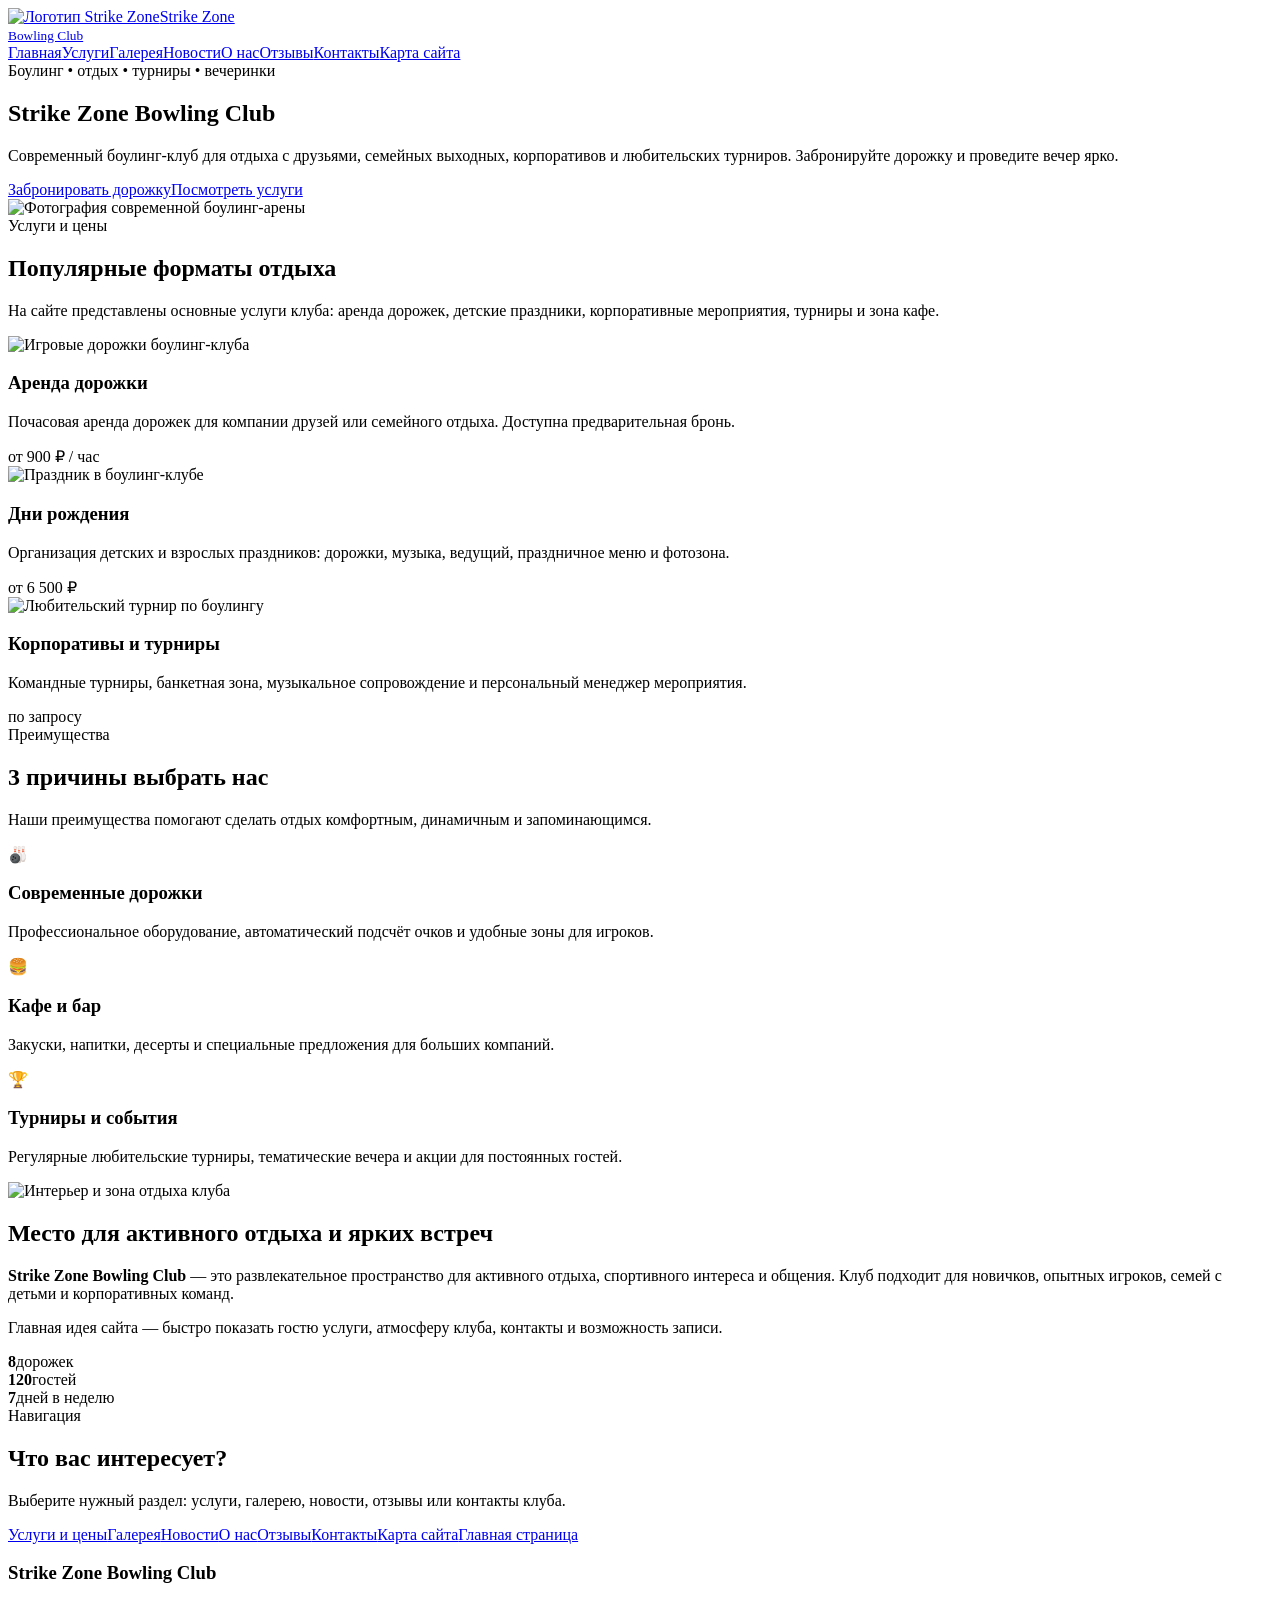
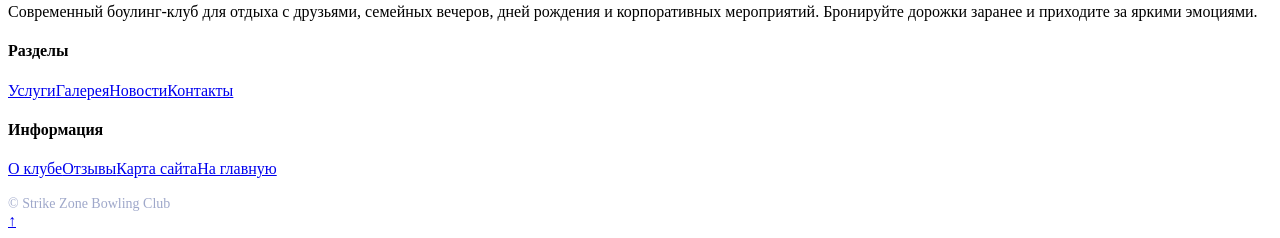
==== index.html @ 4ab4e36c "Add files via upload" ====
<!DOCTYPE html>

<html lang="ru"><head><meta charset="utf-8"/><meta content="width=device-width, initial-scale=1.0" name="viewport"/><title>Главная — Strike Zone Bowling Club</title><link href="assets/css/style.css" rel="stylesheet"/></head><body id="top"><header class="header"><div class="container header-inner"><a class="brand" href="index.html"><img alt="Логотип Strike Zone" src="assets/img/logo.svg"/><span class="brand-text">Strike Zone<br/><small>Bowling Club</small></span></a><nav class="nav"><a class="active" href="index.html">Главная</a><a class="" href="services.html">Услуги</a><a class="" href="gallery.html">Галерея</a><a class="" href="news.html">Новости</a><a class="" href="about.html">О нас</a><a class="" href="reviews.html">Отзывы</a><a class="" href="contacts.html">Контакты</a><a class="" href="sitemap.html">Карта сайта</a></nav></div></header><section class="hero"><div class="container hero-grid"><div><span class="badge">Боулинг • отдых • турниры • вечеринки</span><h1>Strike Zone Bowling Club</h1><p>Современный боулинг-клуб для отдыха с друзьями, семейных выходных, корпоративов и любительских турниров. Забронируйте дорожку и проведите вечер ярко.</p><div class="buttons"><a class="btn btn-primary" href="contacts.html">Забронировать дорожку</a><a class="btn btn-outline" href="services.html">Посмотреть услуги</a></div></div><div class="hero-card"><img alt="Фотография современной боулинг-арены" src="assets/img/hero-bowling.jpg"/></div></div></section><main>
<section class="section"><div class="container"><div class="section-title"><span>Услуги и цены</span><h2>Популярные форматы отдыха</h2><p>На сайте представлены основные услуги клуба: аренда дорожек, детские праздники, корпоративные мероприятия, турниры и зона кафе.</p></div><div class="grid-3"><article class="card"><img alt="Игровые дорожки боулинг-клуба" class="card-img" src="assets/img/service-lanes.jpg"/><div class="card-body"><h3>Аренда дорожки</h3><p>Почасовая аренда дорожек для компании друзей или семейного отдыха. Доступна предварительная бронь.</p><span class="price">от 900 ₽ / час</span></div></article><article class="card"><img alt="Праздник в боулинг-клубе" class="card-img" src="assets/img/service-party.jpg"/><div class="card-body"><h3>Дни рождения</h3><p>Организация детских и взрослых праздников: дорожки, музыка, ведущий, праздничное меню и фотозона.</p><span class="price">от 6 500 ₽</span></div></article><article class="card"><img alt="Любительский турнир по боулингу" class="card-img" src="assets/img/service-tournament.jpg"/><div class="card-body"><h3>Корпоративы и турниры</h3><p>Командные турниры, банкетная зона, музыкальное сопровождение и персональный менеджер мероприятия.</p><span class="price">по запросу</span></div></article></div></div></section>
<section class="section section-dark"><div class="container"><div class="section-title"><span>Преимущества</span><h2>3 причины выбрать нас</h2><p>Наши преимущества помогают сделать отдых комфортным, динамичным и запоминающимся.</p></div><div class="grid-3"><div class="feature"><div class="icon">🎳</div><h3>Современные дорожки</h3><p>Профессиональное оборудование, автоматический подсчёт очков и удобные зоны для игроков.</p></div><div class="feature"><div class="icon">🍔</div><h3>Кафе и бар</h3><p>Закуски, напитки, десерты и специальные предложения для больших компаний.</p></div><div class="feature"><div class="icon">🏆</div><h3>Турниры и события</h3><p>Регулярные любительские турниры, тематические вечера и акции для постоянных гостей.</p></div></div></div></section>
<section class="section"><div class="container two-col"><div class="image-panel"><img alt="Интерьер и зона отдыха клуба" src="assets/img/about-club.jpg"/></div><div class="text-panel"><h2>Место для активного отдыха и ярких встреч</h2><p><strong>Strike Zone Bowling Club</strong> — это развлекательное пространство для активного отдыха, спортивного интереса и общения. Клуб подходит для новичков, опытных игроков, семей с детьми и корпоративных команд.</p><p>Главная идея сайта — быстро показать гостю услуги, атмосферу клуба, контакты и возможность записи.</p><div class="stats"><div class="stat"><strong>8</strong><span>дорожек</span></div><div class="stat"><strong>120</strong><span>гостей</span></div><div class="stat"><strong>7</strong><span>дней в неделю</span></div></div></div></div></section>
<section class="section"><div class="container"><div class="section-title"><span>Навигация</span><h2>Что вас интересует?</h2><p>Выберите нужный раздел: услуги, галерею, новости, отзывы или контакты клуба.</p></div><div class="sitemap-links"><a href="services.html">Услуги и цены</a><a href="gallery.html">Галерея</a><a href="news.html">Новости</a><a href="about.html">О нас</a><a href="reviews.html">Отзывы</a><a href="contacts.html">Контакты</a><a href="sitemap.html">Карта сайта</a><a href="index.html">Главная страница</a></div></div></section>
</main><footer class="footer"><div class="container footer-grid"><div><h3>Strike Zone Bowling Club</h3><p>Современный боулинг-клуб для отдыха с друзьями, семейных вечеров, дней рождения и корпоративных мероприятий. Бронируйте дорожки заранее и приходите за яркими эмоциями.</p></div><div><h4>Разделы</h4><a href="services.html">Услуги</a><a href="gallery.html">Галерея</a><a href="news.html">Новости</a><a href="contacts.html">Контакты</a></div><div><h4>Информация</h4><a href="about.html">О клубе</a><a href="reviews.html">Отзывы</a><a href="sitemap.html">Карта сайта</a><a href="index.html">На главную</a></div></div><div class="container" style="margin-top:18px;font-size:14px;color:#9fa8ca;">© <span data-year=""></span> Strike Zone Bowling Club</div></footer><a aria-label="Наверх" class="to-top" href="#top">↑</a><script src="assets/js/main.js"></script></body></html>
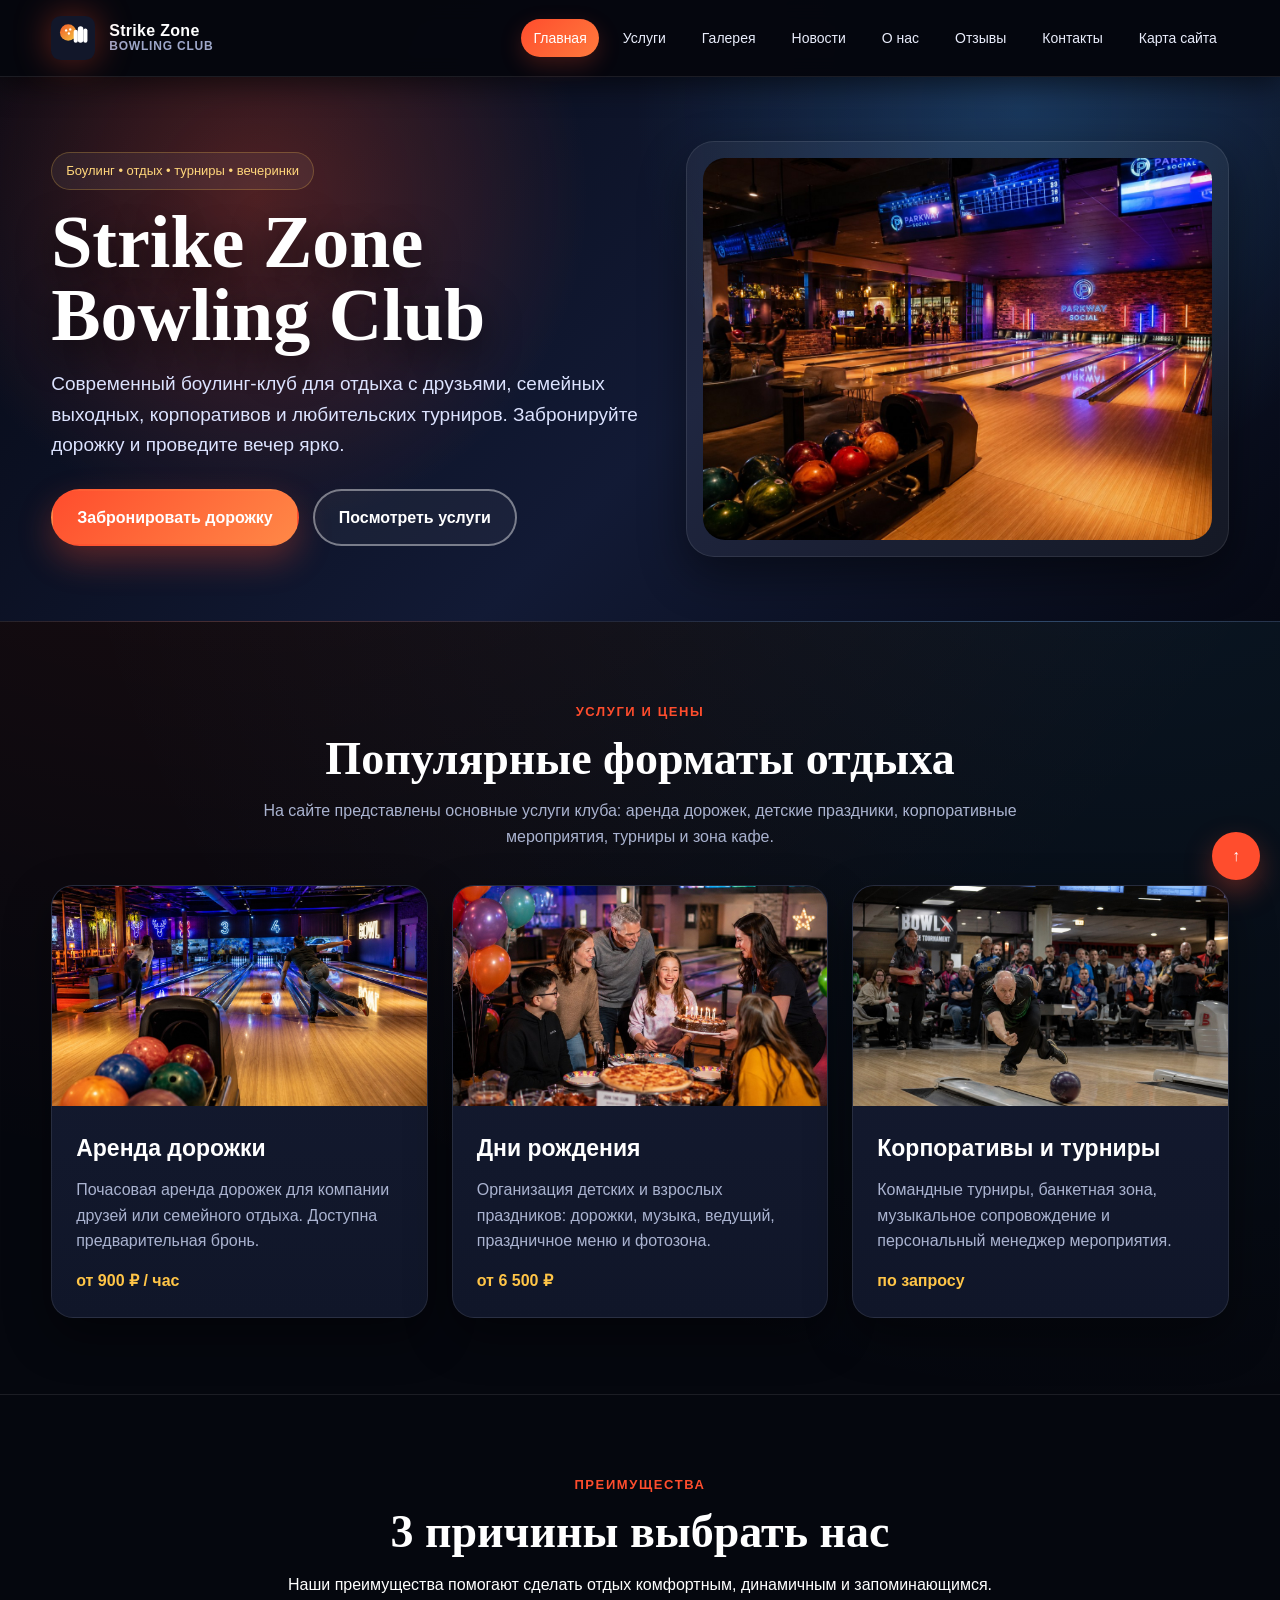
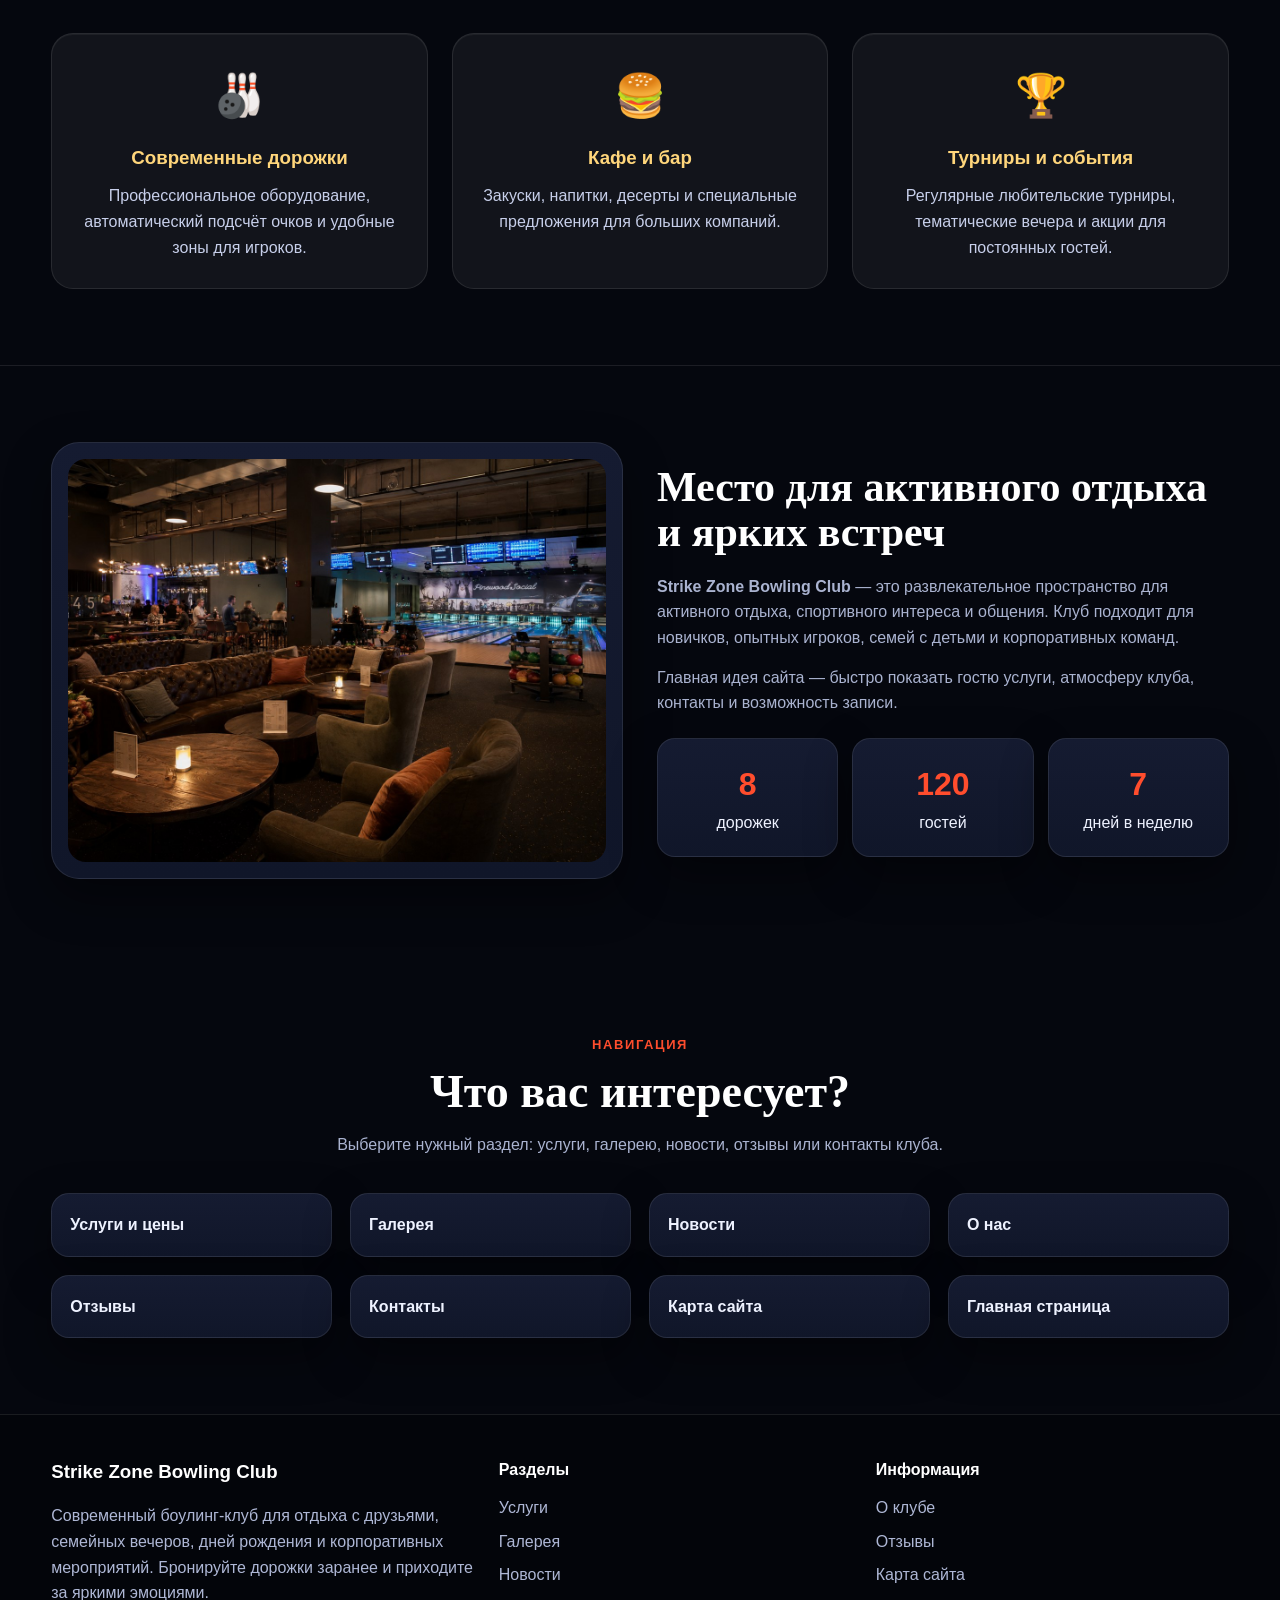
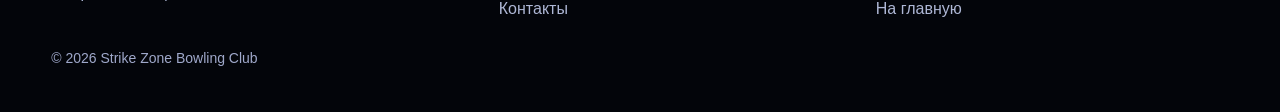
==== commit 93d28392: "Add files via upload" ====
--- a/index.html
+++ b/index.html
@@ -1,8 +1,8 @@
 <!DOCTYPE html>
 
-<html lang="ru"><head><meta charset="utf-8"/><meta content="width=device-width, initial-scale=1.0" name="viewport"/><title>Главная — Strike Zone Bowling Club</title><link href="assets/css/style.css" rel="stylesheet"/></head><body id="top"><header class="header"><div class="container header-inner"><a class="brand" href="index.html"><img alt="Логотип Strike Zone" src="assets/img/logo.svg"/><span class="brand-text">Strike Zone<br/><small>Bowling Club</small></span></a><nav class="nav"><a class="active" href="index.html">Главная</a><a class="" href="services.html">Услуги</a><a class="" href="gallery.html">Галерея</a><a class="" href="news.html">Новости</a><a class="" href="about.html">О нас</a><a class="" href="reviews.html">Отзывы</a><a class="" href="contacts.html">Контакты</a><a class="" href="sitemap.html">Карта сайта</a></nav></div></header><section class="hero"><div class="container hero-grid"><div><span class="badge">Боулинг • отдых • турниры • вечеринки</span><h1>Strike Zone Bowling Club</h1><p>Современный боулинг-клуб для отдыха с друзьями, семейных выходных, корпоративов и любительских турниров. Забронируйте дорожку и проведите вечер ярко.</p><div class="buttons"><a class="btn btn-primary" href="contacts.html">Забронировать дорожку</a><a class="btn btn-outline" href="services.html">Посмотреть услуги</a></div></div><div class="hero-card"><img alt="Фотография современной боулинг-арены" src="assets/img/hero-bowling.jpg"/></div></div></section><main>
-<section class="section"><div class="container"><div class="section-title"><span>Услуги и цены</span><h2>Популярные форматы отдыха</h2><p>На сайте представлены основные услуги клуба: аренда дорожек, детские праздники, корпоративные мероприятия, турниры и зона кафе.</p></div><div class="grid-3"><article class="card"><img alt="Игровые дорожки боулинг-клуба" class="card-img" src="assets/img/service-lanes.jpg"/><div class="card-body"><h3>Аренда дорожки</h3><p>Почасовая аренда дорожек для компании друзей или семейного отдыха. Доступна предварительная бронь.</p><span class="price">от 900 ₽ / час</span></div></article><article class="card"><img alt="Праздник в боулинг-клубе" class="card-img" src="assets/img/service-party.jpg"/><div class="card-body"><h3>Дни рождения</h3><p>Организация детских и взрослых праздников: дорожки, музыка, ведущий, праздничное меню и фотозона.</p><span class="price">от 6 500 ₽</span></div></article><article class="card"><img alt="Любительский турнир по боулингу" class="card-img" src="assets/img/service-tournament.jpg"/><div class="card-body"><h3>Корпоративы и турниры</h3><p>Командные турниры, банкетная зона, музыкальное сопровождение и персональный менеджер мероприятия.</p><span class="price">по запросу</span></div></article></div></div></section>
+<html lang="ru"><head><meta charset="utf-8"/><meta content="width=device-width, initial-scale=1.0" name="viewport"/><title>Главная — Strike Zone Bowling Club</title><link href="./assets/css/style.css" rel="stylesheet"/></head><body id="top"><header class="header"><div class="container header-inner"><a class="brand" href="./index.html"><img alt="Логотип Strike Zone" src="./assets/img/logo.svg"/><span class="brand-text">Strike Zone<br/><small>Bowling Club</small></span></a><nav class="nav"><a class="active" href="./index.html">Главная</a><a class="" href="./services.html">Услуги</a><a class="" href="./gallery.html">Галерея</a><a class="" href="./news.html">Новости</a><a class="" href="./about.html">О нас</a><a class="" href="./reviews.html">Отзывы</a><a class="" href="./contacts.html">Контакты</a><a class="" href="./sitemap.html">Карта сайта</a></nav></div></header><section class="hero"><div class="container hero-grid"><div><span class="badge">Боулинг • отдых • турниры • вечеринки</span><h1>Strike Zone Bowling Club</h1><p>Современный боулинг-клуб для отдыха с друзьями, семейных выходных, корпоративов и любительских турниров. Забронируйте дорожку и проведите вечер ярко.</p><div class="buttons"><a class="btn btn-primary" href="./contacts.html">Забронировать дорожку</a><a class="btn btn-outline" href="./services.html">Посмотреть услуги</a></div></div><div class="hero-card"><img alt="Фотография современной боулинг-арены" src="./assets/img/hero-bowling.jpg"/></div></div></section><main>
+<section class="section"><div class="container"><div class="section-title"><span>Услуги и цены</span><h2>Популярные форматы отдыха</h2><p>На сайте представлены основные услуги клуба: аренда дорожек, детские праздники, корпоративные мероприятия, турниры и зона кафе.</p></div><div class="grid-3"><article class="card"><img alt="Игровые дорожки боулинг-клуба" class="card-img" src="./assets/img/service-lanes.jpg"/><div class="card-body"><h3>Аренда дорожки</h3><p>Почасовая аренда дорожек для компании друзей или семейного отдыха. Доступна предварительная бронь.</p><span class="price">от 900 ₽ / час</span></div></article><article class="card"><img alt="Праздник в боулинг-клубе" class="card-img" src="./assets/img/service-party.jpg"/><div class="card-body"><h3>Дни рождения</h3><p>Организация детских и взрослых праздников: дорожки, музыка, ведущий, праздничное меню и фотозона.</p><span class="price">от 6 500 ₽</span></div></article><article class="card"><img alt="Любительский турнир по боулингу" class="card-img" src="./assets/img/service-tournament.jpg"/><div class="card-body"><h3>Корпоративы и турниры</h3><p>Командные турниры, банкетная зона, музыкальное сопровождение и персональный менеджер мероприятия.</p><span class="price">по запросу</span></div></article></div></div></section>
 <section class="section section-dark"><div class="container"><div class="section-title"><span>Преимущества</span><h2>3 причины выбрать нас</h2><p>Наши преимущества помогают сделать отдых комфортным, динамичным и запоминающимся.</p></div><div class="grid-3"><div class="feature"><div class="icon">🎳</div><h3>Современные дорожки</h3><p>Профессиональное оборудование, автоматический подсчёт очков и удобные зоны для игроков.</p></div><div class="feature"><div class="icon">🍔</div><h3>Кафе и бар</h3><p>Закуски, напитки, десерты и специальные предложения для больших компаний.</p></div><div class="feature"><div class="icon">🏆</div><h3>Турниры и события</h3><p>Регулярные любительские турниры, тематические вечера и акции для постоянных гостей.</p></div></div></div></section>
-<section class="section"><div class="container two-col"><div class="image-panel"><img alt="Интерьер и зона отдыха клуба" src="assets/img/about-club.jpg"/></div><div class="text-panel"><h2>Место для активного отдыха и ярких встреч</h2><p><strong>Strike Zone Bowling Club</strong> — это развлекательное пространство для активного отдыха, спортивного интереса и общения. Клуб подходит для новичков, опытных игроков, семей с детьми и корпоративных команд.</p><p>Главная идея сайта — быстро показать гостю услуги, атмосферу клуба, контакты и возможность записи.</p><div class="stats"><div class="stat"><strong>8</strong><span>дорожек</span></div><div class="stat"><strong>120</strong><span>гостей</span></div><div class="stat"><strong>7</strong><span>дней в неделю</span></div></div></div></div></section>
-<section class="section"><div class="container"><div class="section-title"><span>Навигация</span><h2>Что вас интересует?</h2><p>Выберите нужный раздел: услуги, галерею, новости, отзывы или контакты клуба.</p></div><div class="sitemap-links"><a href="services.html">Услуги и цены</a><a href="gallery.html">Галерея</a><a href="news.html">Новости</a><a href="about.html">О нас</a><a href="reviews.html">Отзывы</a><a href="contacts.html">Контакты</a><a href="sitemap.html">Карта сайта</a><a href="index.html">Главная страница</a></div></div></section>
-</main><footer class="footer"><div class="container footer-grid"><div><h3>Strike Zone Bowling Club</h3><p>Современный боулинг-клуб для отдыха с друзьями, семейных вечеров, дней рождения и корпоративных мероприятий. Бронируйте дорожки заранее и приходите за яркими эмоциями.</p></div><div><h4>Разделы</h4><a href="services.html">Услуги</a><a href="gallery.html">Галерея</a><a href="news.html">Новости</a><a href="contacts.html">Контакты</a></div><div><h4>Информация</h4><a href="about.html">О клубе</a><a href="reviews.html">Отзывы</a><a href="sitemap.html">Карта сайта</a><a href="index.html">На главную</a></div></div><div class="container" style="margin-top:18px;font-size:14px;color:#9fa8ca;">© <span data-year=""></span> Strike Zone Bowling Club</div></footer><a aria-label="Наверх" class="to-top" href="#top">↑</a><script src="assets/js/main.js"></script></body></html>+<section class="section"><div class="container two-col"><div class="image-panel"><img alt="Интерьер и зона отдыха клуба" src="./assets/img/about-club.jpg"/></div><div class="text-panel"><h2>Место для активного отдыха и ярких встреч</h2><p><strong>Strike Zone Bowling Club</strong> — это развлекательное пространство для активного отдыха, спортивного интереса и общения. Клуб подходит для новичков, опытных игроков, семей с детьми и корпоративных команд.</p><p>Главная идея сайта — быстро показать гостю услуги, атмосферу клуба, контакты и возможность записи.</p><div class="stats"><div class="stat"><strong>8</strong><span>дорожек</span></div><div class="stat"><strong>120</strong><span>гостей</span></div><div class="stat"><strong>7</strong><span>дней в неделю</span></div></div></div></div></section>
+<section class="section"><div class="container"><div class="section-title"><span>Навигация</span><h2>Что вас интересует?</h2><p>Выберите нужный раздел: услуги, галерею, новости, отзывы или контакты клуба.</p></div><div class="sitemap-links"><a href="./services.html">Услуги и цены</a><a href="./gallery.html">Галерея</a><a href="./news.html">Новости</a><a href="./about.html">О нас</a><a href="./reviews.html">Отзывы</a><a href="./contacts.html">Контакты</a><a href="./sitemap.html">Карта сайта</a><a href="./index.html">Главная страница</a></div></div></section>
+</main><footer class="footer"><div class="container footer-grid"><div><h3>Strike Zone Bowling Club</h3><p>Современный боулинг-клуб для отдыха с друзьями, семейных вечеров, дней рождения и корпоративных мероприятий. Бронируйте дорожки заранее и приходите за яркими эмоциями.</p></div><div><h4>Разделы</h4><a href="./services.html">Услуги</a><a href="./gallery.html">Галерея</a><a href="./news.html">Новости</a><a href="./contacts.html">Контакты</a></div><div><h4>Информация</h4><a href="./about.html">О клубе</a><a href="./reviews.html">Отзывы</a><a href="./sitemap.html">Карта сайта</a><a href="./index.html">На главную</a></div></div><div class="container" style="margin-top:18px;font-size:14px;color:#9fa8ca;">© <span data-year=""></span> Strike Zone Bowling Club</div></footer><a aria-label="Наверх" class="to-top" href="#top">↑</a><script src="./assets/js/main.js"></script></body></html>
--- a/assets/css/style.css
+++ b/assets/css/style.css
@@ -0,0 +1,44 @@
+
+:root{
+  --bg:#05070e;
+  --bg-soft:#0d1120;
+  --panel:#101629;
+  --panel-2:#151b31;
+  --text:#eef2ff;
+  --muted:#aab3d0;
+  --accent:#ff4d2d;
+  --accent-2:#ffc547;
+  --accent-3:#3bb3ff;
+  --light:#080a12;
+  --border:rgba(255,255,255,.09);
+  --shadow:0 18px 46px rgba(0,0,0,.42);
+  --radius:22px;
+  --container:min(1180px, 92%);
+}
+*{box-sizing:border-box}
+html{scroll-behavior:smooth}
+body{margin:0;font-family:Inter,Arial,Helvetica,sans-serif;color:var(--text);background:radial-gradient(circle at 20% 0%,rgba(255,77,45,.12),transparent 34%),radial-gradient(circle at 88% 10%,rgba(59,179,255,.10),transparent 34%),var(--bg);line-height:1.6}
+a{text-decoration:none;color:inherit}
+img{max-width:100%;display:block}
+.container{width:var(--container);margin:0 auto}
+.header{position:sticky;top:0;z-index:30;background:rgba(5,7,14,.96);backdrop-filter:blur(10px);border-bottom:1px solid var(--border);box-shadow:0 8px 28px rgba(0,0,0,.55)}
+.header-inner{display:flex;align-items:center;justify-content:space-between;gap:20px;padding:16px 0}
+.brand{display:flex;align-items:center;gap:14px;color:#fff;font-weight:800;letter-spacing:.3px}
+.brand img{width:44px;height:44px;filter:drop-shadow(0 0 18px rgba(255,77,45,.42))}
+.brand-text{line-height:1.05}.brand-text small{display:block;color:#9fa8ca;font-size:12px;font-weight:600;letter-spacing:.8px;text-transform:uppercase}
+.nav{display:flex;gap:12px;flex-wrap:wrap;justify-content:flex-end}.nav a{color:#e9ecfb;font-size:14px;padding:8px 12px;border-radius:999px;transition:.22s}.nav a:hover,.nav a.active{background:linear-gradient(135deg,var(--accent),#ff7a3d);color:#fff;box-shadow:0 8px 22px rgba(255,77,45,.22)}
+.hero{background:radial-gradient(circle at 20% 22%,rgba(255,77,45,.28),transparent 30%),radial-gradient(circle at 80% 6%,rgba(59,179,255,.20),transparent 34%),linear-gradient(135deg,#060914 0%,#121a35 56%,#060914 100%);color:#fff;overflow:hidden;border-bottom:1px solid var(--border)}
+.hero-grid{display:grid;grid-template-columns:1.05fr .95fr;gap:34px;align-items:center;padding:64px 0}.badge{display:inline-block;padding:8px 14px;border-radius:999px;background:rgba(255,255,255,.06);border:1px solid rgba(255,197,71,.25);font-size:13px;color:#ffd67b;margin-bottom:16px}.hero h1{margin:0 0 18px;font-size:clamp(42px,7vw,74px);line-height:.98;font-family:Georgia,'Times New Roman',serif;text-shadow:0 12px 36px rgba(0,0,0,.7)}.hero p{margin:0 0 28px;color:#dce3ff;font-size:19px;max-width:650px}.hero-card{background:rgba(255,255,255,.055);border:1px solid var(--border);border-radius:28px;padding:16px;box-shadow:var(--shadow)}.hero-card img{border-radius:22px;width:100%}
+.buttons{display:flex;flex-wrap:wrap;gap:14px}.btn{display:inline-flex;align-items:center;justify-content:center;padding:14px 24px;border-radius:999px;font-weight:800;transition:.2s;border:2px solid transparent}.btn-primary{background:linear-gradient(135deg,var(--accent),#ff8847);color:#fff;box-shadow:0 14px 34px rgba(255,77,45,.32)}.btn-primary:hover{transform:translateY(-2px);filter:brightness(1.08)}.btn-outline{border-color:rgba(255,255,255,.42);color:#fff;background:rgba(255,255,255,.045)}.btn-outline:hover{background:rgba(255,255,255,.11)}
+.section{padding:76px 0}.section-dark{background:#05070e;color:#fff;border-top:1px solid var(--border);border-bottom:1px solid var(--border)}.section-dark .section-title h2,.section-dark .section-title p{color:#fff}.section-title{text-align:center;margin-bottom:36px}.section-title span{display:inline-block;text-transform:uppercase;letter-spacing:1.6px;font-size:13px;color:var(--accent);font-weight:800}.section-title h2{margin:10px 0 0;font-size:clamp(30px,4vw,46px);font-family:Georgia,'Times New Roman',serif;line-height:1.1;color:#fff}.section-title p{max-width:760px;margin:14px auto 0;color:var(--muted)}
+.grid-3{display:grid;grid-template-columns:repeat(3,1fr);gap:24px}.grid-4{display:grid;grid-template-columns:repeat(4,1fr);gap:18px}.card{background:linear-gradient(180deg,var(--panel-2),var(--panel));border-radius:var(--radius);box-shadow:var(--shadow);overflow:hidden;border:1px solid var(--border)}.card-img{height:220px;object-fit:cover;width:100%;background:#0f1426}.card-body{padding:24px}.card h3{margin:0 0 10px;font-size:23px;color:#fff}.card p{margin:0;color:var(--muted)}.price{display:inline-block;margin-top:14px;font-weight:800;color:var(--accent-2)}
+.feature{padding:28px;border-radius:var(--radius);background:rgba(255,255,255,.055);border:1px solid var(--border);text-align:center;box-shadow:inset 0 1px 0 rgba(255,255,255,.05)}.feature .icon{font-size:42px;margin-bottom:14px}.feature h3{margin:0 0 10px;color:#ffd67b}.feature p{margin:0;color:#c7cfea}.two-col{display:grid;grid-template-columns:1fr 1fr;gap:34px;align-items:center}.image-panel{background:linear-gradient(180deg,var(--panel-2),var(--panel));padding:16px;border-radius:28px;box-shadow:var(--shadow);border:1px solid var(--border)}.image-panel img{border-radius:18px;width:100%}.text-panel h2{font-size:42px;line-height:1.08;font-family:Georgia,'Times New Roman',serif;margin:0 0 18px;color:#fff}.text-panel p{margin:0 0 14px;color:var(--muted)}.stats{display:grid;grid-template-columns:repeat(3,1fr);gap:14px;margin-top:22px}.stat{background:linear-gradient(180deg,var(--panel-2),var(--panel));border-radius:18px;padding:20px;text-align:center;box-shadow:var(--shadow);border:1px solid var(--border)}.stat strong{display:block;font-size:32px;color:var(--accent)}
+.gallery img{height:210px;object-fit:cover;border-radius:20px;box-shadow:var(--shadow);border:1px solid var(--border)}.news-card{padding:26px}.news-date{font-weight:800;color:var(--accent-2);margin-bottom:10px}.review{padding:26px;border-radius:22px;background:linear-gradient(180deg,var(--panel-2),var(--panel));box-shadow:var(--shadow);border-left:5px solid var(--accent)}.review p{margin:0 0 16px;color:var(--muted)}.review strong{color:#fff}.contacts-grid{display:grid;grid-template-columns:.95fr 1.05fr;gap:26px}.box{background:linear-gradient(180deg,var(--panel-2),var(--panel));border-radius:26px;padding:30px;box-shadow:var(--shadow);border:1px solid var(--border)}.box h3{margin:0 0 16px;font-size:28px;color:#fff}.row{margin-bottom:12px;color:var(--muted)}.socials{display:flex;gap:10px;flex-wrap:wrap;margin-top:18px}.socials a{padding:10px 14px;border-radius:999px;background:linear-gradient(135deg,var(--accent),#ff7a3d);color:#fff;font-size:14px}.form{display:grid;gap:14px}input,textarea,select{width:100%;padding:14px 16px;border:1px solid var(--border);border-radius:14px;font:inherit;background:#090d18;color:var(--text)}textarea{min-height:120px;resize:vertical}.map{margin-top:22px}.map img{width:100%;border-radius:20px;border:1px solid var(--border)}.list{padding-left:18px;color:var(--muted)}.list li{margin-bottom:8px}.table-wrap{overflow:auto;background:linear-gradient(180deg,var(--panel-2),var(--panel));border-radius:22px;box-shadow:var(--shadow);border:1px solid var(--border)}table{border-collapse:collapse;width:100%;min-width:650px}th,td{padding:16px 18px;border-bottom:1px solid var(--border);text-align:left}th{background:#101a33;color:#fff}td{color:#c8d0e9}tr:last-child td{border-bottom:none}
+.footer{background:#03050a;color:#aeb7d5;padding:42px 0;border-top:1px solid var(--border)}.footer-grid{display:grid;grid-template-columns:1.2fr 1fr 1fr;gap:24px}.footer h3,.footer h4{color:#fff;margin:0 0 12px}.footer a{display:block;margin-bottom:8px;color:#aeb7d5}.footer a:hover{color:#ffd67b}.page-hero{background:radial-gradient(circle at 25% 0%,rgba(255,77,45,.18),transparent 32%),linear-gradient(135deg,#060914,#131d3b);color:#fff;padding:54px 0 58px;border-bottom:1px solid var(--border)}.page-hero h1{font-family:Georgia,'Times New Roman',serif;font-size:54px;line-height:1.02;margin:0 0 14px}.page-hero p{margin:0;color:#dce3ff;max-width:720px}.page-hero .crumbs{margin-top:16px;color:#ffd67b;font-size:14px}.sitemap-links{display:grid;grid-template-columns:repeat(4,1fr);gap:18px}.sitemap-links a{display:block;padding:18px;background:linear-gradient(180deg,var(--panel-2),var(--panel));border-radius:18px;box-shadow:var(--shadow);border:1px solid var(--border);font-weight:700}.sitemap-links a:hover{background:#23152c;color:#ffd67b}.notice{padding:16px 18px;background:rgba(255,197,71,.08);border:1px solid rgba(255,197,71,.24);color:#ffe0a0;border-radius:16px}.to-top{position:fixed;right:20px;bottom:20px;width:48px;height:48px;border-radius:50%;display:grid;place-items:center;background:var(--accent);color:#fff;font-weight:900;box-shadow:0 12px 28px rgba(255,77,45,.35)}
+@media (max-width: 980px){.hero-grid,.two-col,.contacts-grid,.footer-grid{grid-template-columns:1fr}.grid-3{grid-template-columns:1fr 1fr}.grid-4,.sitemap-links{grid-template-columns:1fr 1fr}.header-inner{flex-direction:column;align-items:flex-start}.nav{justify-content:flex-start}}
+@media (max-width: 640px){.grid-3,.grid-4,.stats,.sitemap-links{grid-template-columns:1fr}.hero-grid{padding:48px 0}.page-hero h1{font-size:40px}.hero h1{font-size:44px}.nav{gap:8px}.nav a{padding:6px 10px;font-size:13px}}
+
+
+
+
+
